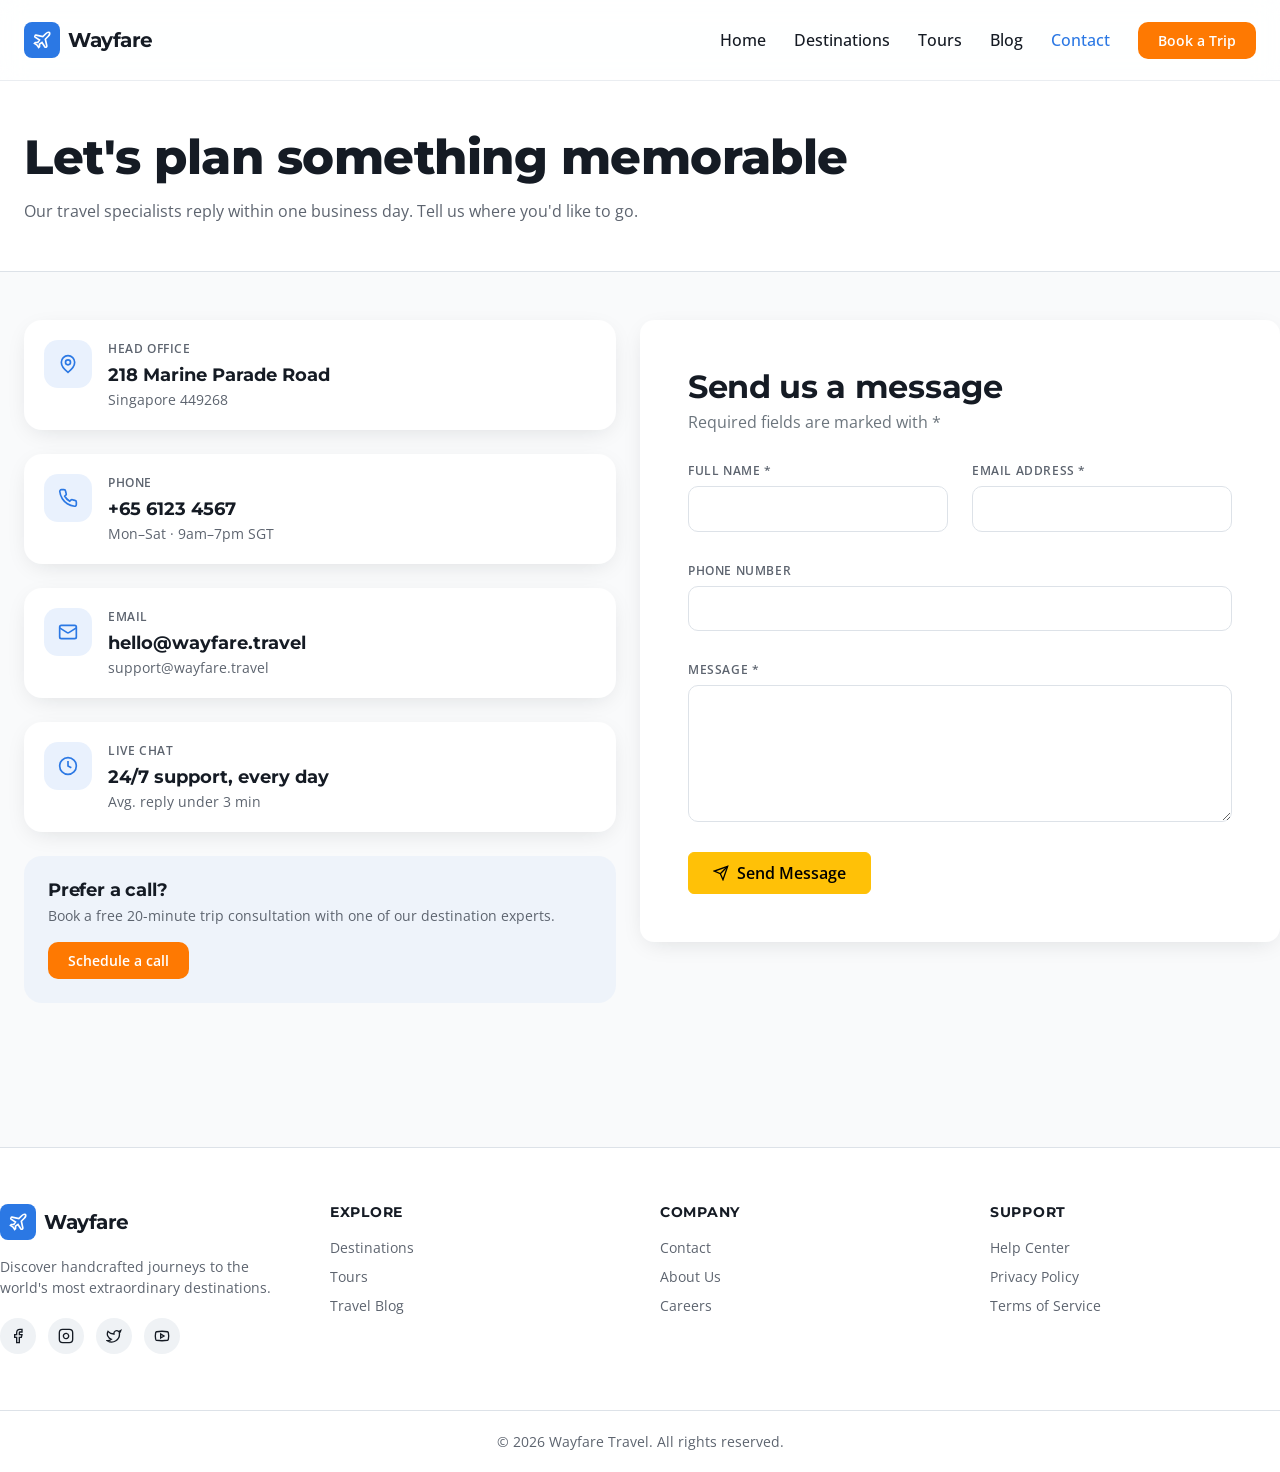
==== contact.html @ fe243395 "Initial commit" ====
<!DOCTYPE html>
<html lang="en">
<head>
  <meta charset="UTF-8">
  <meta name="viewport" content="width=device-width, initial-scale=1.0">
  <title>Contact — Wayfare</title>
  <meta name="description" content="Get in touch with the Wayfare team. We answer every email within one business day.">
  <link
    href="https://cdn.jsdelivr.net/npm/bootstrap@5.3.3/dist/css/bootstrap.min.css"
    rel="stylesheet"
    integrity="sha384-QWTKZyjpPEjISv5WaRU9OFeRpok6YctnYmDr5pNlyT2bRjXh0JMhjY6hW+ALEwIH"
    crossorigin="anonymous"
  >
  <link rel="stylesheet" href="css/styles.css">
</head>
<body class="site" data-page="contact">
  <header class="navbar">
    <div class="container navbar__inner">
      <a href="index.html" class="navbar__brand">
        <span class="navbar__logo">
          <svg class="icon" viewBox="0 0 24 24" fill="none" stroke="currentColor" stroke-width="2"><path d="M17.8 19.2 16 11l3.5-3.5C21 6 21.5 4 21 3c-1-.5-3 0-4.5 1.5L13 8 4.8 6.2c-.5-.1-.9.1-1.1.5l-.3.5c-.2.5-.1 1 .3 1.3L9 12l-2 3H4l-1 1 3 2 2 3 1-1v-3l3-2 3.5 5.3c.3.4.8.5 1.3.3l.5-.2c.4-.3.6-.7.5-1.2z"/></svg>
        </span>
        <span class="navbar__name">Wayfare</span>
      </a>
      <nav class="navbar__nav">
        <a href="index.html" class="btn-ghost-nav" data-nav-link="home">Home</a>
        <a href="destinations.html" class="btn-ghost-nav" data-nav-link="destinations">Destinations</a>
        <a href="tours.html" class="btn-ghost-nav" data-nav-link="tours">Tours</a>
        <a href="blog.html" class="btn-ghost-nav" data-nav-link="blog">Blog</a>
        <a href="contact.html" class="btn-ghost-nav" data-nav-link="contact">Contact</a>
        <a href="contact.html" class="btn-cta btn-cta--sm" style="margin-left:0.75rem">Book a Trip</a>
      </nav>
      <button class="navbar__toggle" data-nav-toggle aria-label="Toggle menu" aria-expanded="false">
        <svg class="icon" data-icon-menu viewBox="0 0 24 24" fill="none" stroke="currentColor" stroke-width="2"><path d="M4 12h16"/><path d="M4 18h16"/><path d="M4 6h16"/></svg>
        <svg class="icon hidden" data-icon-close viewBox="0 0 24 24" fill="none" stroke="currentColor" stroke-width="2"><path d="M18 6 6 18"/><path d="m6 6 12 12"/></svg>
      </button>
    </div>
    <div class="navbar__mobile" data-nav-mobile>
      <div class="navbar__mobile-inner">
        <nav class="navbar__mobile-nav">
          <a href="index.html" class="btn-ghost-nav" data-nav-link="home">Home</a>
          <a href="destinations.html" class="btn-ghost-nav" data-nav-link="destinations">Destinations</a>
          <a href="tours.html" class="btn-ghost-nav" data-nav-link="tours">Tours</a>
          <a href="blog.html" class="btn-ghost-nav" data-nav-link="blog">Blog</a>
          <a href="contact.html" class="btn-ghost-nav" data-nav-link="contact">Contact</a>
          <a href="contact.html" class="btn-cta btn-cta--sm" style="margin-top:0.5rem">Book a Trip</a>
        </nav>
      </div>
    </div>
  </header>

  <main class="main">
    <section class="page-header">
      <div class="container">
        <h1>Let's plan something memorable</h1>
        <p>Our travel specialists reply within one business day. Tell us where you'd like to go.</p>
      </div>
    </section>

    <section class="container py-5">
      <div class="row g-4 g-lg-5 align-items-start">
        <div class="col-12 col-lg-6 d-grid gap-4">
          <div class="info-card">
          <div class="info-card__icon">
            <svg class="icon" viewBox="0 0 24 24" fill="none" stroke="currentColor" stroke-width="2"><path d="M20 10c0 6-8 12-8 12s-8-6-8-12a8 8 0 0 1 16 0Z"/><circle cx="12" cy="10" r="3"/></svg>
          </div>
          <div>
            <div class="info-card__label">Head Office</div>
            <div class="info-card__primary">218 Marine Parade Road</div>
            <div class="info-card__secondary">Singapore 449268</div>
          </div>
        </div>
        <div class="info-card">
          <div class="info-card__icon">
            <svg class="icon" viewBox="0 0 24 24" fill="none" stroke="currentColor" stroke-width="2"><path d="M22 16.92v3a2 2 0 0 1-2.18 2 19.79 19.79 0 0 1-8.63-3.07 19.5 19.5 0 0 1-6-6 19.79 19.79 0 0 1-3.07-8.67A2 2 0 0 1 4.11 2h3a2 2 0 0 1 2 1.72 12.84 12.84 0 0 0 .7 2.81 2 2 0 0 1-.45 2.11L8.09 9.91a16 16 0 0 0 6 6l1.27-1.27a2 2 0 0 1 2.11-.45 12.84 12.84 0 0 0 2.81.7A2 2 0 0 1 22 16.92z"/></svg>
          </div>
          <div>
            <div class="info-card__label">Phone</div>
            <div class="info-card__primary">+65 6123 4567</div>
            <div class="info-card__secondary">Mon–Sat · 9am–7pm SGT</div>
          </div>
        </div>
        <div class="info-card">
          <div class="info-card__icon">
            <svg class="icon" viewBox="0 0 24 24" fill="none" stroke="currentColor" stroke-width="2"><rect width="20" height="16" x="2" y="4" rx="2"/><path d="m22 7-8.97 5.7a1.94 1.94 0 0 1-2.06 0L2 7"/></svg>
          </div>
          <div>
            <div class="info-card__label">Email</div>
            <div class="info-card__primary">hello@wayfare.travel</div>
            <div class="info-card__secondary">support@wayfare.travel</div>
          </div>
        </div>
        <div class="info-card">
          <div class="info-card__icon">
            <svg class="icon" viewBox="0 0 24 24" fill="none" stroke="currentColor" stroke-width="2"><circle cx="12" cy="12" r="10"/><polyline points="12 6 12 12 16 14"/></svg>
          </div>
          <div>
            <div class="info-card__label">Live chat</div>
            <div class="info-card__primary">24/7 support, every day</div>
            <div class="info-card__secondary">Avg. reply under 3 min</div>
          </div>
        </div>
          <div class="cta-box">
          <h3>Prefer a call?</h3>
          <p>Book a free 20-minute trip consultation with one of our destination experts.</p>
          <button type="button" class="btn-cta btn-cta--sm">Schedule a call</button>
        </div>
        </div>

        <form id="contact-form" class="card-surface col-12 col-lg-6 p-4 p-sm-5" novalidate>
          <h2 class="mb-1">Send us a message</h2>
          <p class="text-secondary mb-0">Required fields are marked with *</p>

          <div id="form-success" class="form-success alert alert-success mt-4 mb-0" role="alert">
            <svg viewBox="0 0 24 24" fill="none" stroke="currentColor" stroke-width="2"><path d="M22 11.08V12a10 10 0 1 1-5.93-9.14"/><path d="m9 11 3 3L22 4"/></svg>
            <span>Thanks! Your message has been sent. We'll be in touch within 24 hours.</span>
          </div>

          <div class="row g-4 mt-1">
            <div class="col-12 col-md-6">
              <label for="contact-name" class="field-label form-label">Full Name *</label>
              <input id="contact-name" type="text" name="name" class="field form-control" autocomplete="name">
              <span class="field-error invalid-feedback d-block" data-error="name"></span>
            </div>
            <div class="col-12 col-md-6">
              <label for="contact-email" class="field-label form-label">Email Address *</label>
              <input id="contact-email" type="email" name="email" class="field form-control" autocomplete="email">
              <span class="field-error invalid-feedback d-block" data-error="email"></span>
            </div>
            <div class="col-12">
              <label for="contact-phone" class="field-label form-label">Phone Number</label>
              <input id="contact-phone" type="tel" name="phone" class="field form-control" autocomplete="tel">
              <span class="field-error invalid-feedback d-block" data-error="phone"></span>
            </div>
            <div class="col-12">
              <label for="contact-message" class="field-label form-label">Message *</label>
              <textarea id="contact-message" name="message" rows="5" class="field form-control"></textarea>
              <span class="field-error invalid-feedback d-block" data-error="message"></span>
            </div>
          </div>

          <button type="submit" class="btn btn-warning px-4 py-2 mt-4 d-inline-flex align-items-center gap-2 fw-semibold">
            <svg class="icon--sm" viewBox="0 0 24 24" fill="none" stroke="currentColor" stroke-width="2"><path d="m22 2-7 20-4-9-9-4Z"/><path d="M22 2 11 13"/></svg>
            Send Message
          </button>
        </form>
      </div>
    </section>
  </main>

  <footer class="footer">
    <div class="container footer__grid">
      <div>
        <a href="index.html" class="navbar__brand">
          <span class="navbar__logo">
            <svg class="icon" viewBox="0 0 24 24" fill="none" stroke="currentColor" stroke-width="2"><path d="M17.8 19.2 16 11l3.5-3.5C21 6 21.5 4 21 3c-1-.5-3 0-4.5 1.5L13 8 4.8 6.2c-.5-.1-.9.1-1.1.5l-.3.5c-.2.5-.1 1 .3 1.3L9 12l-2 3H4l-1 1 3 2 2 3 1-1v-3l3-2 3.5 5.3c.3.4.8.5 1.3.3l.5-.2c.4-.3.6-.7.5-1.2z"/></svg>
          </span>
          <span class="navbar__name">Wayfare</span>
        </a>
        <p class="footer__desc">Discover handcrafted journeys to the world's most extraordinary destinations.</p>
        <div class="footer__social">
          <a href="#" aria-label="Facebook"><svg class="icon--sm" viewBox="0 0 24 24" fill="none" stroke="currentColor" stroke-width="2"><path d="M18 2h-3a5 5 0 0 0-5 5v3H7v4h3v8h4v-8h3l1-4h-4V7a1 1 0 0 1 1-1h3z"/></svg></a>
          <a href="#" aria-label="Instagram"><svg class="icon--sm" viewBox="0 0 24 24" fill="none" stroke="currentColor" stroke-width="2"><rect width="20" height="20" x="2" y="2" rx="5" ry="5"/><path d="M16 11.37A4 4 0 1 1 12.63 8 4 4 0 0 1 16 11.37z"/><line x1="17.5" x2="17.51" y1="6.5" y2="6.5"/></svg></a>
          <a href="#" aria-label="Twitter"><svg class="icon--sm" viewBox="0 0 24 24" fill="none" stroke="currentColor" stroke-width="2"><path d="M22 4s-.7 2.1-2 3.4c1.6 10-9.4 17.3-18 11.6 2.2.1 4.4-.6 6-2C3 15.5.5 9.6 3 5c2.2 2.6 5.6 4.1 9 4-.9-4.2 4-6.6 7-3.8 1.1 0 3-1.2 3-1.2z"/></svg></a>
          <a href="#" aria-label="Youtube"><svg class="icon--sm" viewBox="0 0 24 24" fill="none" stroke="currentColor" stroke-width="2"><path d="M2.5 17a24.12 24.12 0 0 1 0-10 2 2 0 0 1 1.4-1.4 49.56 49.56 0 0 1 16.2 0A2 2 0 0 1 21.5 7a24.12 24.12 0 0 1 0 10 2 2 0 0 1-1.4 1.4 49.55 49.55 0 0 1-16.2 0A2 2 0 0 1 2.5 17"/><path d="m10 15 5-3-5-3z"/></svg></a>
        </div>
      </div>
      <div>
        <h4 class="footer__col-title">Explore</h4>
        <ul class="footer__links">
          <li><a href="destinations.html">Destinations</a></li>
          <li><a href="tours.html">Tours</a></li>
          <li><a href="blog.html">Travel Blog</a></li>
        </ul>
      </div>
      <div>
        <h4 class="footer__col-title">Company</h4>
        <ul class="footer__links">
          <li><a href="contact.html">Contact</a></li>
          <li><a href="index.html">About Us</a></li>
          <li><a href="index.html">Careers</a></li>
        </ul>
      </div>
      <div>
        <h4 class="footer__col-title">Support</h4>
        <ul class="footer__links">
          <li><a href="contact.html">Help Center</a></li>
          <li><a href="index.html">Privacy Policy</a></li>
          <li><a href="index.html">Terms of Service</a></li>
        </ul>
      </div>
    </div>
    <div class="footer__bottom">
      <div class="container">© <span id="footer-year"></span> Wayfare Travel. All rights reserved.</div>
    </div>
  </footer>

  <script src="js/main.js"></script>
  <script src="js/contact.js"></script>
  <script
    src="https://cdn.jsdelivr.net/npm/bootstrap@5.3.3/dist/js/bootstrap.bundle.min.js"
    integrity="sha384-YvpcrYf0tY3lHB60NNkmXc5s9fDVZLESaAA55NDzOxhy9GkcIdslK1eN7N6jIeHz"
    crossorigin="anonymous"
  ></script>
</body>
</html>
---- css/styles.css ----
@import url('https://fonts.googleapis.com/css2?family=Montserrat:wght@600;700;800&family=Open+Sans:wght@400;500;600&display=swap');

:root {
  --radius: 0.625rem;
  --radius-md: calc(var(--radius) - 2px);
  --radius-xl: calc(var(--radius) + 4px);
  --radius-2xl: calc(var(--radius) + 8px);

  --background: oklch(0.985 0.002 247);
  --foreground: oklch(0.22 0.02 260);
  --card: oklch(1 0 0);
  --primary: oklch(0.585 0.18 258);
  --primary-foreground: oklch(1 0 0);
  --muted: oklch(0.96 0.005 247);
  --muted-foreground: oklch(0.5 0.02 260);
  --accent: oklch(0.72 0.19 50);
  --accent-foreground: oklch(1 0 0);
  --destructive: oklch(0.6 0.22 25);
  --border: oklch(0.91 0.01 255);
  --star: oklch(0.82 0.17 85);
  --shadow-card: 0 6px 24px -8px oklch(0.22 0.02 260 / 0.15);
  --shadow-elevated: 0 12px 40px -10px oklch(0.22 0.02 260 / 0.25);

  --font-sans: 'Open Sans', system-ui, sans-serif;
  --font-display: 'Montserrat', system-ui, sans-serif;
}

*, *::before, *::after { box-sizing: border-box; }

html { scroll-behavior: smooth; }

body {
  margin: 0;
  background: var(--background);
  color: var(--foreground);
  font-family: var(--font-sans);
  -webkit-font-smoothing: antialiased;
}

h1, h2, h3, h4, h5, h6 {
  font-family: var(--font-display);
  font-weight: 700;
  letter-spacing: -0.01em;
}

a { color: inherit; text-decoration: none; }

img { display: block; max-width: 100%; }

.site { display: flex; min-height: 100vh; flex-direction: column; }
.main { flex: 1; }

.container {
  width: 100%;
  max-width: 80rem;
  margin: 0 auto;
  padding-left: 1rem;
  padding-right: 1rem;
}

@media (min-width: 640px) {
  .container { padding-left: 1.5rem; padding-right: 1.5rem; }
}

/* Buttons & forms */
.btn-cta {
  background: var(--accent);
  color: var(--accent-foreground);
  font-weight: 600;
  padding: 0.75rem 1.5rem;
  border: none;
  border-radius: var(--radius);
  cursor: pointer;
  transition: transform 0.15s ease, box-shadow 0.15s ease, background-color 0.15s ease;
  display: inline-flex;
  align-items: center;
  justify-content: center;
  gap: 0.5rem;
  font-family: inherit;
  font-size: inherit;
}

.btn-cta:hover {
  background: oklch(0.66 0.19 50);
  box-shadow: 0 8px 24px -8px oklch(0.72 0.19 50 / 0.55);
  transform: translateY(-1px);
}

.btn-cta:focus-visible {
  outline: 3px solid oklch(0.72 0.19 50 / 0.4);
  outline-offset: 2px;
}

.btn-cta--sm { padding: 0.5rem 1.25rem; font-size: 0.875rem; }
.btn-cta--full { width: 100%; }

.btn-ghost-nav {
  color: var(--foreground);
  font-weight: 500;
  padding: 0.5rem 0.75rem;
  border-radius: var(--radius-md);
  transition: color 0.15s ease, background-color 0.15s ease;
}

.btn-ghost-nav:hover,
.btn-ghost-nav.active { color: var(--primary); }

.field {
  width: 100%;
  background: var(--card);
  border: 1.5px solid var(--border);
  border-radius: var(--radius);
  padding: 0.65rem 0.85rem;
  font-size: 0.95rem;
  font-family: inherit;
  transition: border-color 0.15s ease, box-shadow 0.15s ease;
}

.field:focus {
  outline: none;
  border-color: var(--primary);
  box-shadow: 0 0 0 3px oklch(0.585 0.18 258 / 0.18);
}

.field.error {
  border-color: var(--destructive);
  box-shadow: 0 0 0 3px oklch(0.6 0.22 25 / 0.15);
}

.field-label {
  display: block;
  margin-bottom: 0.375rem;
  font-size: 0.75rem;
  font-weight: 600;
  text-transform: uppercase;
  letter-spacing: 0.05em;
  color: var(--muted-foreground);
}

.field-error {
  display: block;
  margin-top: 0.375rem;
  font-size: 0.75rem;
  font-weight: 500;
  color: var(--destructive);
}

.card-surface {
  background: var(--card);
  border-radius: var(--radius-xl);
  box-shadow: var(--shadow-card);
  overflow: hidden;
}

.img-zoom { overflow: hidden; }
.img-zoom img {
  width: 100%;
  height: 100%;
  object-fit: cover;
  transition: transform 0.6s ease;
}
.img-zoom:hover img { transform: scale(1.08); }

/* Navbar */
.navbar {
  position: sticky;
  top: 0;
  z-index: 50;
  width: 100%;
  border-bottom: 1px solid oklch(0.91 0.01 255 / 0.6);
  background: oklch(1 0 0 / 0.85);
  backdrop-filter: blur(12px);
}

.navbar__inner {
  display: flex;
  height: 4rem;
  align-items: center;
  justify-content: space-between;
}

.navbar__brand {
  display: flex;
  align-items: center;
  gap: 0.5rem;
}

.navbar__logo {
  display: grid;
  place-items: center;
  width: 2.25rem;
  height: 2.25rem;
  border-radius: 0.5rem;
  background: var(--primary);
  color: var(--primary-foreground);
}

.navbar__name {
  font-family: var(--font-display);
  font-size: 1.25rem;
  font-weight: 700;
  letter-spacing: -0.025em;
}

.navbar__nav {
  display: none;
  align-items: center;
  gap: 0.25rem;
}

@media (min-width: 768px) {
  .navbar__nav { display: flex; }
}

.navbar__toggle {
  display: grid;
  place-items: center;
  width: 2.5rem;
  height: 2.5rem;
  border: none;
  border-radius: var(--radius-md);
  background: transparent;
  color: var(--foreground);
  cursor: pointer;
  transition: background-color 0.15s ease;
}

.navbar__toggle:hover { background: var(--muted); }

@media (min-width: 768px) {
  .navbar__toggle { display: none; }
}

.navbar__mobile {
  display: grid;
  overflow: hidden;
  transition: grid-template-rows 0.3s ease-out;
  grid-template-rows: 0fr;
}

.navbar__mobile.open { grid-template-rows: 1fr; }

@media (min-width: 768px) {
  .navbar__mobile { display: none; }
}

.navbar__mobile-inner { min-height: 0; }

.navbar__mobile-nav {
  display: flex;
  flex-direction: column;
  gap: 0.25rem;
  border-top: 1px solid var(--border);
  background: var(--card);
  padding: 0.75rem 1rem;
}

.icon { width: 1.25rem; height: 1.25rem; flex-shrink: 0; }
.icon--sm { width: 1rem; height: 1rem; }
.icon--xs { width: 0.875rem; height: 0.875rem; }

/* Footer */
.footer {
  margin-top: 6rem;
  border-top: 1px solid var(--border);
  background: var(--card);
}

.footer__grid {
  display: grid;
  gap: 2.5rem;
  padding: 3.5rem 0;
}

@media (min-width: 768px) {
  .footer__grid { grid-template-columns: repeat(4, 1fr); }
}

.footer__desc {
  margin-top: 1rem;
  max-width: 20rem;
  font-size: 0.875rem;
  color: var(--muted-foreground);
}

.footer__social {
  display: flex;
  gap: 0.75rem;
  margin-top: 1.25rem;
}

.footer__social a {
  display: grid;
  place-items: center;
  width: 2.25rem;
  height: 2.25rem;
  border-radius: 9999px;
  background: var(--muted);
  color: var(--foreground);
  transition: background-color 0.15s ease, color 0.15s ease;
}

.footer__social a:hover {
  background: var(--primary);
  color: var(--primary-foreground);
}

.footer__col-title {
  margin: 0 0 1rem;
  font-family: var(--font-display);
  font-size: 0.875rem;
  font-weight: 700;
  text-transform: uppercase;
  letter-spacing: 0.05em;
}

.footer__links {
  list-style: none;
  margin: 0;
  padding: 0;
  font-size: 0.875rem;
  color: var(--muted-foreground);
}

.footer__links li + li { margin-top: 0.5rem; }

.footer__links a { transition: color 0.15s ease; }
.footer__links a:hover { color: var(--primary); }

.footer__bottom {
  border-top: 1px solid var(--border);
  padding: 1.25rem 0;
  text-align: center;
  font-size: 0.875rem;
  color: var(--muted-foreground);
}

/* Stars */
.stars {
  display: flex;
  align-items: center;
  gap: 0.125rem;
}

.stars__icon {
  width: 1rem;
  height: 1rem;
}

.stars__rating {
  margin-left: 0.25rem;
  font-size: 0.75rem;
  font-weight: 600;
  color: var(--muted-foreground);
}

/* Page header */
.page-header {
  border-bottom: 1px solid var(--border);
  background: var(--card);
  padding: 3rem 0;
}

.page-header h1 {
  margin: 0;
  font-size: 2.25rem;
  font-weight: 800;
}

@media (min-width: 640px) {
  .page-header h1 { font-size: 3rem; }
}

.page-header p {
  margin: 0.75rem 0 0;
  max-width: 42rem;
  color: var(--muted-foreground);
}

/* Hero (home) */
.hero {
  position: relative;
  isolation: isolate;
}

.hero__bg {
  position: absolute;
  inset: 0;
  z-index: -1;
}

.hero__bg img {
  width: 100%;
  height: 100%;
  object-fit: cover;
}

.hero__overlay {
  position: absolute;
  inset: 0;
  background: linear-gradient(to bottom, oklch(0 0 0 / 0.55), oklch(0 0 0 / 0.35), oklch(0 0 0 / 0.65));
}

.hero__content {
  padding: 7rem 0 7rem;
  color: white;
}

@media (min-width: 640px) {
  .hero__content { padding-top: 9rem; }
}

@media (min-width: 768px) {
  .hero__content { padding-bottom: 10rem; }
}

.hero__badge {
  display: inline-block;
  padding: 0.25rem 0.75rem;
  border-radius: 9999px;
  background: oklch(1 0 0 / 0.15);
  font-size: 0.75rem;
  font-weight: 600;
  text-transform: uppercase;
  letter-spacing: 0.05em;
  backdrop-filter: blur(4px);
}

.hero h1 {
  margin: 1rem 0 0;
  max-width: 42rem;
  font-size: 2.25rem;
  font-weight: 800;
  line-height: 1.15;
}

@media (min-width: 640px) {
  .hero h1 { font-size: 3rem; }
}

@media (min-width: 768px) {
  .hero h1 { font-size: 3.75rem; }
}

.hero__desc {
  margin: 1rem 0 0;
  max-width: 36rem;
  font-size: 1rem;
  color: oklch(1 0 0 / 0.85);
}

@media (min-width: 640px) {
  .hero__desc { font-size: 1.125rem; }
}

.search-card {
  margin-top: 2.5rem;
  padding: 1rem;
  border-radius: var(--radius-2xl);
  background: oklch(1 0 0 / 0.95);
  box-shadow: 0 25px 50px -12px oklch(0 0 0 / 0.25);
  backdrop-filter: blur(4px);
}

@media (min-width: 640px) {
  .search-card { padding: 1.5rem; }
}

.search-card__grid {
  display: grid;
  gap: 1rem;
}

@media (min-width: 768px) {
  .search-card__grid {
    grid-template-columns: 1.3fr 1fr 1fr auto;
    align-items: end;
  }
}

.search-card .btn-cta {
  height: 46px;
  width: 100%;
}

@media (min-width: 768px) {
  .search-card .btn-cta { width: auto; }
}

/* Section */
.section { padding: 5rem 0; }
.section--card { background: var(--card); }

.section__header {
  display: flex;
  flex-wrap: wrap;
  align-items: flex-end;
  justify-content: space-between;
  gap: 1rem;
  margin-bottom: 2.5rem;
}

.section__eyebrow {
  margin: 0;
  font-size: 0.875rem;
  font-weight: 600;
  text-transform: uppercase;
  letter-spacing: 0.05em;
  color: var(--primary);
}

.section__title {
  margin: 0.5rem 0 0;
  font-size: 1.875rem;
  font-weight: 700;
}

@media (min-width: 640px) {
  .section__title { font-size: 2.25rem; }
}

.section__link {
  display: inline-flex;
  align-items: center;
  gap: 0.5rem;
  font-weight: 600;
  color: var(--primary);
}

.section__link svg { transition: transform 0.15s ease; }
.section__link:hover svg { transform: translateX(4px); }

.section__center {
  max-width: 42rem;
  margin: 0 auto 3rem;
  text-align: center;
}

/* Destination cards (home) */
.dest-grid {
  display: grid;
  gap: 1.5rem;
}

@media (min-width: 640px) {
  .dest-grid { grid-template-columns: repeat(2, 1fr); }
}

@media (min-width: 1024px) {
  .dest-grid { grid-template-columns: repeat(4, 1fr); }
}

.dest-card {
  display: flex;
  flex-direction: column;
}

.dest-card__img {
  position: relative;
  aspect-ratio: 4 / 3;
}

.dest-card__price {
  position: absolute;
  top: 0.75rem;
  right: 0.75rem;
  padding: 0.25rem 0.75rem;
  border-radius: 9999px;
  background: var(--accent);
  color: var(--accent-foreground);
  font-size: 0.75rem;
  font-weight: 700;
  box-shadow: var(--shadow-card);
}

.dest-card__body {
  display: flex;
  flex: 1;
  flex-direction: column;
  padding: 1.25rem;
}

.dest-card__location {
  display: flex;
  align-items: center;
  gap: 0.25rem;
  font-size: 0.75rem;
  font-weight: 500;
  text-transform: uppercase;
  letter-spacing: 0.05em;
  color: var(--muted-foreground);
}

.dest-card__name {
  margin: 0.25rem 0 0;
  font-size: 1.125rem;
  font-weight: 700;
}

.dest-card__link {
  display: inline-flex;
  align-items: center;
  gap: 0.25rem;
  margin-top: 1rem;
  font-size: 0.875rem;
  font-weight: 600;
  color: var(--primary);
}

.dest-card__link:hover { text-decoration: underline; }

/* Why us */
.features-grid {
  display: grid;
  gap: 2.5rem;
}

@media (min-width: 768px) {
  .features-grid { grid-template-columns: repeat(3, 1fr); }
}

.feature {
  text-align: center;
}

.feature__icon {
  display: grid;
  place-items: center;
  width: 4rem;
  height: 4rem;
  margin: 0 auto;
  border-radius: var(--radius-2xl);
  background: oklch(0.585 0.18 258 / 0.1);
  color: var(--primary);
}

.feature h3 {
  margin: 1.25rem 0 0;
  font-size: 1.25rem;
}

.feature p {
  margin: 0.5rem 0 0;
  color: var(--muted-foreground);
}

/* Destinations page */
.dest-page {
  display: grid;
  gap: 2rem;
  padding: 3rem 0;
}

@media (min-width: 1024px) {
  .dest-page { grid-template-columns: 260px 1fr; }
}

.filter-toggle {
  display: inline-flex;
  align-items: center;
  gap: 0.5rem;
  width: fit-content;
  padding: 0.5rem 1rem;
  border: 1px solid var(--border);
  border-radius: var(--radius-md);
  background: var(--card);
  font-size: 0.875rem;
  font-weight: 600;
  cursor: pointer;
  font-family: inherit;
}

@media (min-width: 1024px) {
  .filter-toggle { display: none; }
}

.filters {
  display: none;
}

.filters.open { display: block; }

@media (min-width: 1024px) {
  .filters { display: block; }
}

.filters__panel {
  position: sticky;
  top: 5rem;
  padding: 1.5rem;
  border-radius: var(--radius-2xl);
  background: var(--card);
  box-shadow: var(--shadow-card);
}

.filters__group + .filters__group { margin-top: 2rem; }

.filters__title {
  margin: 0 0 0.75rem;
  font-family: var(--font-display);
  font-size: 0.875rem;
  font-weight: 700;
  text-transform: uppercase;
  letter-spacing: 0.05em;
}

.filters__option {
  display: flex;
  align-items: center;
  gap: 0.75rem;
  padding: 0.25rem 0;
  font-size: 0.875rem;
  cursor: pointer;
}

.filters__option input {
  width: 1rem;
  height: 1rem;
  cursor: pointer;
  accent-color: oklch(0.585 0.18 258);
}

.filters__clear {
  margin-top: 1rem;
  border: none;
  background: none;
  padding: 0;
  font-size: 0.875rem;
  font-weight: 600;
  color: var(--primary);
  cursor: pointer;
  font-family: inherit;
}

.filters__clear:hover { text-decoration: underline; }

.dest-count {
  margin: 0 0 1.25rem;
  font-size: 0.875rem;
  color: var(--muted-foreground);
}

.dest-list {
  display: grid;
  gap: 1.5rem;
}

@media (min-width: 640px) {
  .dest-list { grid-template-columns: repeat(2, 1fr); }
}

@media (min-width: 1280px) {
  .dest-list { grid-template-columns: repeat(3, 1fr); }
}

.dest-tile {
  position: relative;
  height: 18rem;
  overflow: hidden;
}

.dest-tile > img {
  position: absolute;
  inset: 0;
  width: 100%;
  height: 100%;
  object-fit: cover;
}

.dest-tile__overlay {
  position: absolute;
  inset: 0;
  background: linear-gradient(to top, oklch(0 0 0 / 0.85), oklch(0 0 0 / 0.3), transparent);
}

.dest-tile__content {
  position: absolute;
  inset: 0;
  display: flex;
  flex-direction: column;
  justify-content: flex-end;
  padding: 1.25rem;
  color: white;
}

.dest-tile__meta {
  display: flex;
  align-items: center;
  gap: 0.25rem;
  font-size: 0.75rem;
  font-weight: 500;
  text-transform: uppercase;
  letter-spacing: 0.05em;
  opacity: 0.9;
}

.dest-tile h3 {
  margin: 0.25rem 0 0;
  font-size: 1.5rem;
  font-weight: 700;
}

.dest-tile__desc {
  max-height: 0;
  overflow: hidden;
  margin: 0;
  font-size: 0.875rem;
  color: oklch(1 0 0 / 0.85);
  opacity: 0;
  transition: max-height 0.3s ease, opacity 0.3s ease, margin 0.3s ease;
}

.dest-tile:hover .dest-tile__desc {
  max-height: 5rem;
  margin-top: 0.5rem;
  opacity: 1;
}

.dest-tile__footer {
  display: flex;
  align-items: center;
  justify-content: space-between;
  margin-top: 0.75rem;
}

.dest-tile__tag {
  padding: 0.25rem 0.625rem;
  border-radius: 9999px;
  background: oklch(1 0 0 / 0.15);
  font-size: 0.75rem;
  font-weight: 600;
  backdrop-filter: blur(4px);
}

.dest-tile__price {
  padding: 0.25rem 0.75rem;
  border-radius: 9999px;
  background: var(--accent);
  font-size: 0.75rem;
  font-weight: 700;
}

.empty-state {
  padding: 3rem;
  border: 1px dashed var(--border);
  border-radius: var(--radius-2xl);
  background: var(--card);
  text-align: center;
  color: var(--muted-foreground);
}

/* Tours page */
.tour-gallery {
  display: grid;
  gap: 0.75rem;
  padding-top: 2.5rem;
}

@media (min-width: 768px) {
  .tour-gallery { grid-template-columns: 2fr 1fr; }
}

.tour-gallery__main {
  border-radius: var(--radius-2xl);
  overflow: hidden;
}

.tour-gallery__main img { aspect-ratio: 16 / 10; width: 100%; object-fit: cover; }

.tour-gallery__side {
  display: grid;
  grid-template-columns: repeat(3, 1fr);
  gap: 0.75rem;
}

@media (min-width: 768px) {
  .tour-gallery__side { grid-template-columns: 1fr; }
}

.tour-gallery__side .img-zoom {
  border-radius: var(--radius-2xl);
  overflow: hidden;
}

.tour-gallery__side img {
  aspect-ratio: 16 / 10;
  width: 100%;
  object-fit: cover;
}

@media (min-width: 768px) {
  .tour-gallery__side img { aspect-ratio: auto; height: 100%; }
}

.tour-layout {
  display: grid;
  gap: 2.5rem;
  margin-top: 2.5rem;
}

@media (min-width: 1024px) {
  .tour-layout { grid-template-columns: 1fr 360px; }
}

.badge {
  display: inline-flex;
  align-items: center;
  gap: 0.375rem;
  padding: 0.25rem 0.75rem;
  border-radius: 9999px;
  background: oklch(0.585 0.18 258 / 0.1);
  font-size: 0.75rem;
  font-weight: 600;
  color: var(--primary);
}

.badges { display: flex; flex-wrap: wrap; gap: 0.5rem; }

.tour-title {
  margin: 1rem 0 0;
  font-size: 2.25rem;
  font-weight: 800;
  line-height: 1.15;
}

@media (min-width: 640px) {
  .tour-title { font-size: 3rem; }
}

.tour-meta {
  display: flex;
  align-items: center;
  gap: 1rem;
  margin-top: 0.75rem;
}

.tour-meta span { font-size: 0.875rem; color: var(--muted-foreground); }

.tour-intro {
  margin: 1.25rem 0 0;
  max-width: 42rem;
  font-size: 1.125rem;
  color: var(--muted-foreground);
}

.itinerary { margin-top: 3rem; }

.itinerary h2 {
  margin: 0;
  font-size: 1.5rem;
}

.itinerary__list {
  position: relative;
  margin-top: 1.5rem;
  padding-left: 1.5rem;
  border-left: 2px solid var(--border);
}

.itinerary__item {
  position: relative;
  padding-bottom: 1.25rem;
}

.itinerary__day {
  position: absolute;
  left: -33px;
  top: 0.5rem;
  display: grid;
  place-items: center;
  width: 1.75rem;
  height: 1.75rem;
  border-radius: 9999px;
  background: var(--primary);
  color: var(--primary-foreground);
  font-size: 0.75rem;
  font-weight: 700;
  box-shadow: 0 0 0 4px var(--background);
}

.itinerary__toggle {
  display: flex;
  width: 100%;
  align-items: center;
  justify-content: space-between;
  padding: 1rem 1.25rem;
  border: none;
  border-radius: var(--radius-xl);
  background: var(--card);
  text-align: left;
  cursor: pointer;
  box-shadow: var(--shadow-card);
  transition: box-shadow 0.15s ease;
  font-family: inherit;
}

.itinerary__toggle:hover { box-shadow: var(--shadow-elevated); }

.itinerary__label {
  font-size: 0.75rem;
  font-weight: 600;
  text-transform: uppercase;
  letter-spacing: 0.05em;
  color: var(--primary);
}

.itinerary__name {
  margin-top: 0.25rem;
  font-family: var(--font-display);
  font-size: 1.125rem;
  font-weight: 700;
  color: var(--foreground);
}

.itinerary__chevron {
  width: 1.25rem;
  height: 1.25rem;
  color: var(--muted-foreground);
  transition: transform 0.3s ease;
  flex-shrink: 0;
}

.itinerary__item.open .itinerary__chevron { transform: rotate(180deg); }

.itinerary__body {
  display: grid;
  overflow: hidden;
  grid-template-rows: 0fr;
  transition: grid-template-rows 0.3s ease;
}

.itinerary__item.open .itinerary__body { grid-template-rows: 1fr; }

.itinerary__body-inner { min-height: 0; }

.itinerary__body p {
  margin: 0;
  padding: 0.75rem 1.25rem 0.25rem;
  color: var(--muted-foreground);
}

.includes { margin-top: 3rem; }

.includes h2 { margin: 0; font-size: 1.5rem; }

.includes__list {
  display: grid;
  gap: 0.75rem;
  margin-top: 1rem;
  list-style: none;
  padding: 0;
}

@media (min-width: 640px) {
  .includes__list { grid-template-columns: repeat(2, 1fr); }
}

.includes__list li {
  display: flex;
  align-items: flex-start;
  gap: 0.75rem;
  padding: 0.75rem;
  border-radius: 0.5rem;
  background: var(--card);
  box-shadow: var(--shadow-card);
  font-size: 0.875rem;
}

.includes__list li svg {
  margin-top: 0.125rem;
  width: 1.25rem;
  height: 1.25rem;
  flex-shrink: 0;
  color: var(--primary);
}

.booking-card {
  position: sticky;
  top: 6rem;
  padding: 1.5rem;
  border-radius: var(--radius-2xl);
  background: var(--card);
  box-shadow: var(--shadow-elevated);
}

.booking-card__price-row {
  display: flex;
  align-items: baseline;
  justify-content: space-between;
}

.booking-card__from {
  font-size: 0.75rem;
  font-weight: 600;
  text-transform: uppercase;
  letter-spacing: 0.05em;
  color: var(--muted-foreground);
}

.booking-card__amount {
  font-family: var(--font-display);
  font-size: 1.875rem;
  font-weight: 800;
  color: var(--primary);
}

.booking-card__per {
  font-size: 0.75rem;
  color: var(--muted-foreground);
}

.booking-card__discount {
  padding: 0.25rem 0.75rem;
  border-radius: 9999px;
  background: oklch(0.72 0.19 50 / 0.1);
  font-size: 0.75rem;
  font-weight: 700;
  color: var(--accent);
}

.booking-card__fields {
  display: flex;
  flex-direction: column;
  gap: 0.75rem;
  margin-top: 1.25rem;
}

.booking-card__summary {
  margin: 1.25rem 0;
  padding: 1rem 0;
  border-top: 1px solid var(--border);
  border-bottom: 1px solid var(--border);
  font-size: 0.875rem;
}

.summary-row {
  display: flex;
  justify-content: space-between;
  align-items: center;
}

.summary-row + .summary-row { margin-top: 0.5rem; }

.summary-row--muted { color: var(--muted-foreground); }

.summary-row--bold {
  font-family: var(--font-display);
  font-size: 1rem;
  font-weight: 700;
}

.booking-card__note {
  display: flex;
  align-items: center;
  justify-content: center;
  gap: 0.375rem;
  margin-top: 0.75rem;
  font-size: 0.75rem;
  color: var(--muted-foreground);
}

/* Blog */
.blog-hero {
  position: relative;
  isolation: isolate;
  color: white;
}

.blog-hero__bg {
  position: absolute;
  inset: 0;
  z-index: -1;
}

.blog-hero__bg img {
  width: 100%;
  height: 100%;
  object-fit: cover;
}

.blog-hero__overlay {
  position: absolute;
  inset: 0;
  background: linear-gradient(to bottom, oklch(0 0 0 / 0.4), oklch(0 0 0 / 0.75));
}

.blog-hero__content { padding: 6rem 0; }

@media (min-width: 768px) {
  .blog-hero__content { padding: 8rem 0; }
}

.blog-hero__badge {
  display: inline-block;
  padding: 0.25rem 0.75rem;
  border-radius: 9999px;
  background: var(--accent);
  font-size: 0.75rem;
  font-weight: 700;
  text-transform: uppercase;
  letter-spacing: 0.05em;
}

.blog-hero h1 {
  margin: 1rem 0 0;
  max-width: 48rem;
  font-size: 2.25rem;
  font-weight: 800;
}

@media (min-width: 640px) {
  .blog-hero h1 { font-size: 3rem; }
}

@media (min-width: 768px) {
  .blog-hero h1 { font-size: 3.75rem; }
}

.blog-hero__desc {
  margin: 1rem 0 0;
  max-width: 42rem;
  font-size: 1.125rem;
  color: oklch(1 0 0 / 0.85);
}

.blog-hero__meta {
  display: flex;
  align-items: center;
  gap: 1rem;
  margin-top: 1.5rem;
  font-size: 0.875rem;
  color: oklch(1 0 0 / 0.8);
}

.blog-hero__meta span {
  display: inline-flex;
  align-items: center;
  gap: 0.375rem;
}

.blog-layout {
  display: grid;
  gap: 2.5rem;
  padding: 4rem 0;
}

@media (min-width: 1024px) {
  .blog-layout { grid-template-columns: 1fr 320px; }
}

.blog-feed h2 {
  margin: 0 0 1.5rem;
  font-size: 1.5rem;
}

.blog-posts { display: flex; flex-direction: column; gap: 1.5rem; }

.blog-post {
  display: grid;
  gap: 0;
}

@media (min-width: 640px) {
  .blog-post { grid-template-columns: 260px 1fr; }
}

.blog-post__img img {
  width: 100%;
  height: 12rem;
  object-fit: cover;
}

@media (min-width: 640px) {
  .blog-post__img img { height: 100%; }
}

.blog-post__body {
  display: flex;
  flex-direction: column;
  padding: 1.25rem;
}

@media (min-width: 640px) {
  .blog-post__body { padding: 1.5rem; }
}

.blog-post__meta {
  display: flex;
  align-items: center;
  gap: 0.75rem;
  font-size: 0.75rem;
  color: var(--muted-foreground);
}

.blog-post__tag {
  padding: 0.25rem 0.625rem;
  border-radius: 9999px;
  background: oklch(0.585 0.18 258 / 0.1);
  font-weight: 600;
  color: var(--primary);
}

.blog-post h3 {
  margin: 0.5rem 0 0;
  font-size: 1.25rem;
  line-height: 1.35;
}

.blog-post p {
  margin: 0.5rem 0 0;
  color: var(--muted-foreground);
}

.blog-post__link {
  display: inline-flex;
  align-items: center;
  gap: 0.25rem;
  margin-top: auto;
  padding-top: 1rem;
  font-size: 0.875rem;
  font-weight: 600;
  color: var(--primary);
}

.blog-post__link:hover { text-decoration: underline; }

.blog-sidebar { position: sticky; top: 6rem; }

.blog-sidebar__box {
  padding: 1.5rem;
  border-radius: var(--radius-2xl);
  background: var(--card);
  box-shadow: var(--shadow-card);
}

.blog-sidebar__box + .blog-sidebar__box { margin-top: 1.5rem; }

.blog-sidebar h3 {
  margin: 0;
  font-family: var(--font-display);
  font-size: 0.875rem;
  font-weight: 700;
  text-transform: uppercase;
  letter-spacing: 0.05em;
}

.blog-sidebar__cats {
  list-style: none;
  margin: 1rem 0 0;
  padding: 0;
  font-size: 0.875rem;
}

.blog-sidebar__cats li + li { margin-top: 0.5rem; }

.blog-sidebar__cats a {
  display: flex;
  justify-content: space-between;
  padding: 0.375rem 0.5rem;
  border-radius: var(--radius-md);
  transition: background-color 0.15s ease, color 0.15s ease;
}

.blog-sidebar__cats a:hover {
  background: var(--muted);
  color: var(--primary);
}

.blog-sidebar__cats .count {
  font-size: 0.75rem;
  color: var(--muted-foreground);
}

.blog-tags {
  display: flex;
  flex-wrap: wrap;
  gap: 0.5rem;
  margin-top: 1rem;
}

.blog-tags a {
  padding: 0.375rem 0.75rem;
  border-radius: 9999px;
  background: var(--muted);
  font-size: 0.75rem;
  font-weight: 500;
  transition: background-color 0.15s ease, color 0.15s ease;
}

.blog-tags a:hover {
  background: var(--primary);
  color: var(--primary-foreground);
}

.newsletter {
  background: var(--primary);
  color: var(--primary-foreground);
  box-shadow: var(--shadow-elevated);
}

.newsletter h3 {
  font-size: 1.125rem;
  text-transform: none;
  letter-spacing: normal;
}

.newsletter p {
  margin: 0.25rem 0 0;
  font-size: 0.875rem;
  color: oklch(1 0 0 / 0.8);
}

.newsletter .field { margin-top: 1rem; color: var(--foreground); }

.newsletter .btn-cta { margin-top: 0.75rem; width: 100%; font-size: 0.875rem; }

/* Contact */
.info-card {
  display: flex;
  align-items: flex-start;
  gap: 1rem;
  padding: 1.25rem;
  border-radius: var(--radius-2xl);
  background: var(--card);
  box-shadow: var(--shadow-card);
}

.info-card__icon {
  display: grid;
  place-items: center;
  width: 3rem;
  height: 3rem;
  flex-shrink: 0;
  border-radius: var(--radius-xl);
  background: oklch(0.585 0.18 258 / 0.1);
  color: var(--primary);
}

.info-card__label {
  font-size: 0.75rem;
  font-weight: 600;
  text-transform: uppercase;
  letter-spacing: 0.05em;
  color: var(--muted-foreground);
}

.info-card__primary {
  margin-top: 0.25rem;
  font-family: var(--font-display);
  font-size: 1.125rem;
  font-weight: 700;
}

.info-card__secondary {
  font-size: 0.875rem;
  color: var(--muted-foreground);
}

.cta-box {
  padding: 1.5rem;
  border-radius: var(--radius-2xl);
  background: oklch(0.585 0.18 258 / 0.05);
}

.cta-box h3 {
  margin: 0;
  font-size: 1.125rem;
}

.cta-box p {
  margin: 0.25rem 0 0;
  font-size: 0.875rem;
  color: var(--muted-foreground);
}

.cta-box .btn-cta { margin-top: 1rem; }

.contact-form h2 {
  margin: 0;
  font-size: 1.5rem;
}

.contact-form > p {
  margin: 0.25rem 0 0;
  font-size: 0.875rem;
  color: var(--muted-foreground);
}

.form-success {
  display: none;
  align-items: flex-start;
  gap: 0.75rem;
  margin-top: 1.25rem;
  padding: 1rem;
  border: 1px solid oklch(0.585 0.18 258 / 0.3);
  border-radius: 0.5rem;
  background: oklch(0.585 0.18 258 / 0.05);
  font-size: 0.875rem;
}

.form-success.show { display: flex; }

.form-success svg {
  margin-top: 0.125rem;
  width: 1.25rem;
  height: 1.25rem;
  flex-shrink: 0;
  color: var(--primary);
}

.contact-form textarea.field { resize: vertical; }

.hidden { display: none !important; }
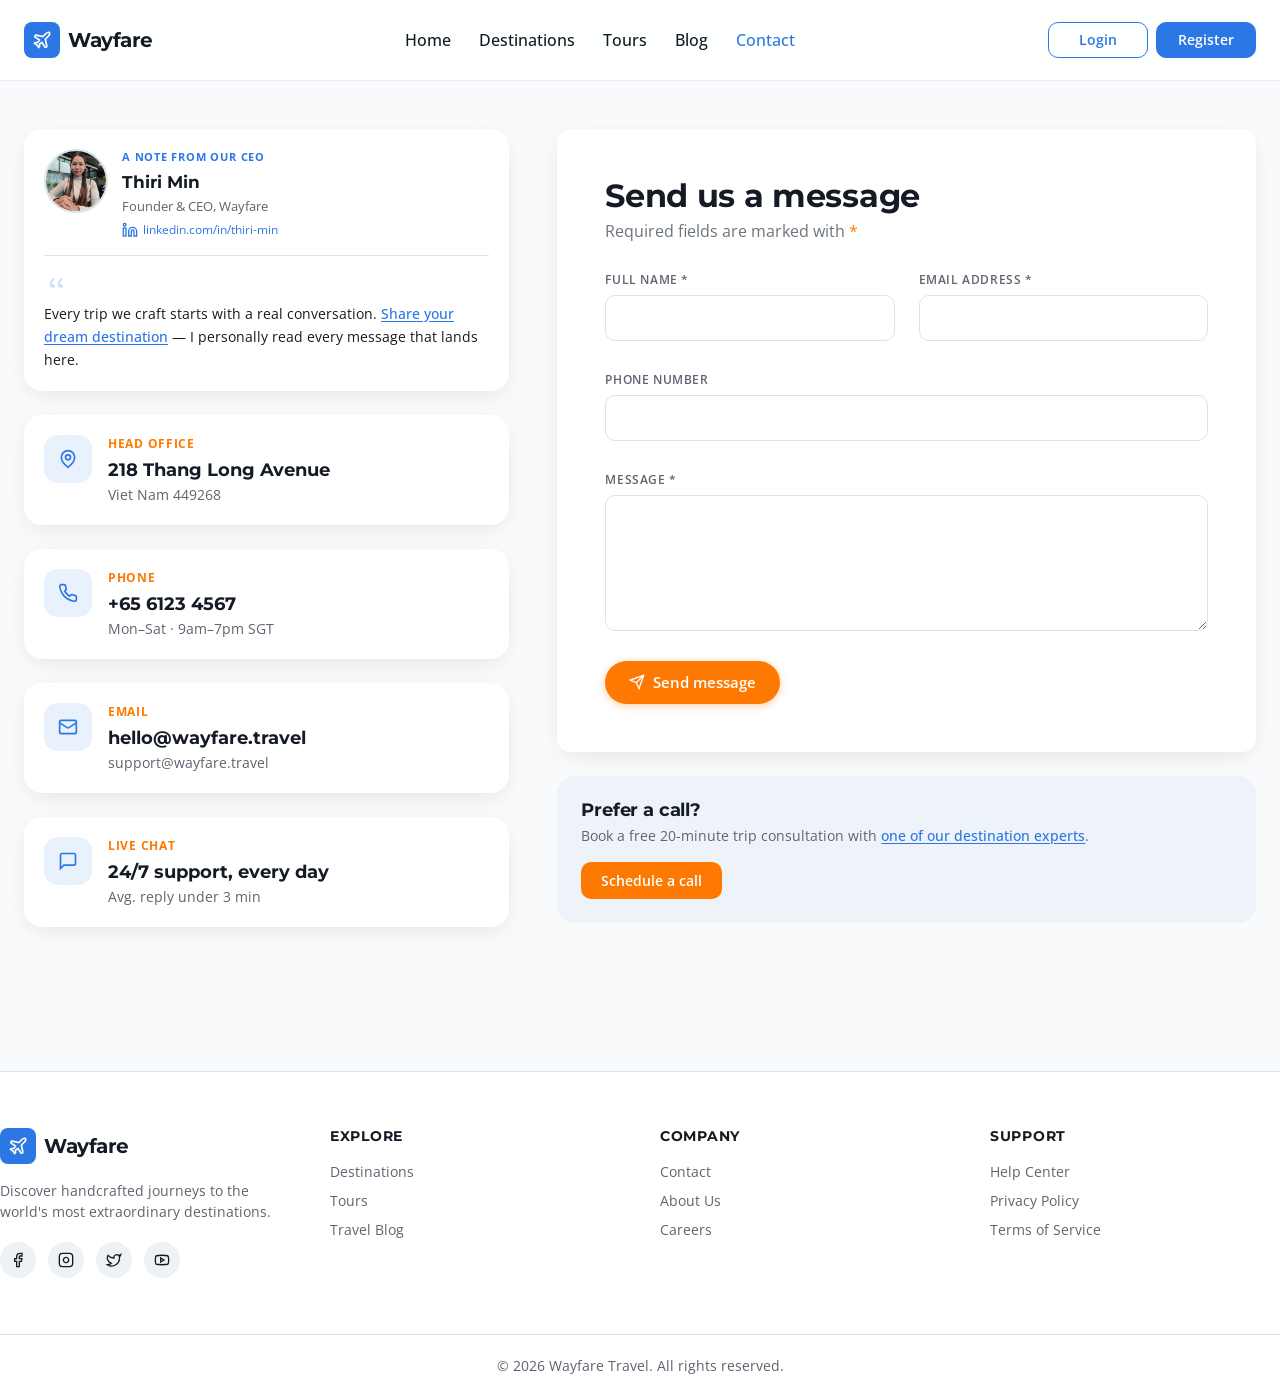
==== commit 6091b81b: "fix: more detail" ====
--- a/contact.html
+++ b/contact.html
@@ -28,8 +28,11 @@
         <a href="tours.html" class="btn-ghost-nav" data-nav-link="tours">Tours</a>
         <a href="blog.html" class="btn-ghost-nav" data-nav-link="blog">Blog</a>
         <a href="contact.html" class="btn-ghost-nav" data-nav-link="contact">Contact</a>
-        <a href="contact.html" class="btn-cta btn-cta--sm" style="margin-left:0.75rem">Book a Trip</a>
       </nav>
+      <div class="navbar__actions">
+        <a href="login.html" class="btn-nav-auth btn-nav-auth--login" data-nav-link="login">Login</a>
+        <a href="register.html" class="btn-nav-auth btn-nav-auth--register" data-nav-link="register">Register</a>
+      </div>
       <button class="navbar__toggle" data-nav-toggle aria-label="Toggle menu" aria-expanded="false">
         <svg class="icon" data-icon-menu viewBox="0 0 24 24" fill="none" stroke="currentColor" stroke-width="2"><path d="M4 12h16"/><path d="M4 18h16"/><path d="M4 6h16"/></svg>
         <svg class="icon hidden" data-icon-close viewBox="0 0 24 24" fill="none" stroke="currentColor" stroke-width="2"><path d="M18 6 6 18"/><path d="m6 6 12 12"/></svg>
@@ -43,107 +46,128 @@
           <a href="tours.html" class="btn-ghost-nav" data-nav-link="tours">Tours</a>
           <a href="blog.html" class="btn-ghost-nav" data-nav-link="blog">Blog</a>
           <a href="contact.html" class="btn-ghost-nav" data-nav-link="contact">Contact</a>
-          <a href="contact.html" class="btn-cta btn-cta--sm" style="margin-top:0.5rem">Book a Trip</a>
+          <div class="navbar__mobile-actions">
+            <a href="login.html" class="btn-nav-auth btn-nav-auth--login" data-nav-link="login">Login</a>
+            <a href="register.html" class="btn-nav-auth btn-nav-auth--register" data-nav-link="register">Register</a>
+          </div>
         </nav>
       </div>
     </div>
   </header>
 
   <main class="main">
-    <section class="page-header">
-      <div class="container">
-        <h1>Let's plan something memorable</h1>
-        <p>Our travel specialists reply within one business day. Tell us where you'd like to go.</p>
-      </div>
-    </section>
-
     <section class="container py-5">
       <div class="row g-4 g-lg-5 align-items-start">
-        <div class="col-12 col-lg-6 d-grid gap-4">
-          <div class="info-card">
-          <div class="info-card__icon">
-            <svg class="icon" viewBox="0 0 24 24" fill="none" stroke="currentColor" stroke-width="2"><path d="M20 10c0 6-8 12-8 12s-8-6-8-12a8 8 0 0 1 16 0Z"/><circle cx="12" cy="10" r="3"/></svg>
-          </div>
-          <div>
-            <div class="info-card__label">Head Office</div>
-            <div class="info-card__primary">218 Marine Parade Road</div>
-            <div class="info-card__secondary">Singapore 449268</div>
+        <div class="col-12 col-lg-5 d-grid gap-4">
+
+          <!-- CEO Note Card -->
+          <div class="ceo-card">
+            <div class="ceo-card__header">
+              <img src="assets/thiri.jpg" alt="Thiri Min" class="ceo-card__photo">
+              <div class="ceo-card__meta">
+                <div class="ceo-card__note-label">A note from our CEO</div>
+                <div class="ceo-card__name">Thiri Min</div>
+                <div class="ceo-card__title">Founder &amp; CEO, Wayfare</div>
+                <a href="https://www.linkedin.com/in/thiri-min" class="ceo-card__linkedin" target="_blank" rel="noopener">
+                  <svg class="icon--sm" viewBox="0 0 24 24" fill="none" stroke="currentColor" stroke-width="2"><path d="M16 8a6 6 0 0 1 6 6v7h-4v-7a2 2 0 0 0-2-2 2 2 0 0 0-2 2v7h-4v-7a6 6 0 0 1 6-6z"/><rect width="4" height="12" x="2" y="9"/><circle cx="4" cy="4" r="2"/></svg>
+                  linkedin.com/in/thiri-min
+                </a>
+              </div>
+            </div>
+            <div class="ceo-card__body">
+              <svg class="ceo-card__quote" viewBox="0 0 24 24" fill="currentColor"><path d="M11.192 15.757c0-.88-.23-1.618-.69-2.217-.326-.412-.768-.683-1.327-.812-.55-.128-1.07-.137-1.54-.028-.16-.95.1-1.95.76-3 .66-1.06 1.5-1.78 2.5-2.16l-1.0-1.44c-1.18.5-2.17 1.34-2.96 2.53-.8 1.18-1.2 2.43-1.2 3.75 0 1.06.27 1.9.8 2.54.54.63 1.24.95 2.1.95.87 0 1.57-.27 2.1-.8.54-.54.81-1.22.81-2.06zm8 0c0-.88-.23-1.618-.69-2.217-.326-.412-.768-.683-1.327-.812-.55-.128-1.07-.137-1.54-.028-.16-.95.1-1.95.76-3 .66-1.06 1.5-1.78 2.5-2.16l-1-1.44c-1.18.5-2.17 1.34-2.96 2.53-.8 1.18-1.2 2.43-1.2 3.75 0 1.06.27 1.9.8 2.54.54.63 1.24.95 2.1.95.87 0 1.57-.27 2.1-.8.54-.54.81-1.22.81-2.06z"/></svg>
+              <p>Every trip we craft starts with a real conversation. <a href="#contact-form" class="ceo-card__link">Share your dream destination</a> — I personally read every message that lands here.</p>
+            </div>
+          </div>
+
+          <!-- Info Cards -->
+          <div class="info-card">
+            <div class="info-card__icon">
+              <svg class="icon" viewBox="0 0 24 24" fill="none" stroke="currentColor" stroke-width="2"><path d="M20 10c0 6-8 12-8 12s-8-6-8-12a8 8 0 0 1 16 0Z"/><circle cx="12" cy="10" r="3"/></svg>
+            </div>
+            <div>
+              <div class="info-card__label">Head Office</div>
+              <div class="info-card__primary">218 Thang Long Avenue</div>
+              <div class="info-card__secondary">Viet Nam 449268</div>
+            </div>
+          </div>
+          <div class="info-card">
+            <div class="info-card__icon">
+              <svg class="icon" viewBox="0 0 24 24" fill="none" stroke="currentColor" stroke-width="2"><path d="M22 16.92v3a2 2 0 0 1-2.18 2 19.79 19.79 0 0 1-8.63-3.07 19.5 19.5 0 0 1-6-6 19.79 19.79 0 0 1-3.07-8.67A2 2 0 0 1 4.11 2h3a2 2 0 0 1 2 1.72 12.84 12.84 0 0 0 .7 2.81 2 2 0 0 1-.45 2.11L8.09 9.91a16 16 0 0 0 6 6l1.27-1.27a2 2 0 0 1 2.11-.45 12.84 12.84 0 0 0 2.81.7A2 2 0 0 1 22 16.92z"/></svg>
+            </div>
+            <div>
+              <div class="info-card__label">Phone</div>
+              <div class="info-card__primary">+65 6123 4567</div>
+              <div class="info-card__secondary">Mon–Sat · 9am–7pm SGT</div>
+            </div>
+          </div>
+          <div class="info-card">
+            <div class="info-card__icon">
+              <svg class="icon" viewBox="0 0 24 24" fill="none" stroke="currentColor" stroke-width="2"><rect width="20" height="16" x="2" y="4" rx="2"/><path d="m22 7-8.97 5.7a1.94 1.94 0 0 1-2.06 0L2 7"/></svg>
+            </div>
+            <div>
+              <div class="info-card__label">Email</div>
+              <div class="info-card__primary">hello@wayfare.travel</div>
+              <div class="info-card__secondary">support@wayfare.travel</div>
+            </div>
+          </div>
+          <div class="info-card">
+            <div class="info-card__icon">
+              <svg class="icon" viewBox="0 0 24 24" fill="none" stroke="currentColor" stroke-width="2"><path d="M21 15a2 2 0 0 1-2 2H7l-4 4V5a2 2 0 0 1 2-2h14a2 2 0 0 1 2 2z"/></svg>
+            </div>
+            <div>
+              <div class="info-card__label">Live Chat</div>
+              <div class="info-card__primary">24/7 support, every day</div>
+              <div class="info-card__secondary">Avg. reply under 3 min</div>
+            </div>
           </div>
         </div>
-        <div class="info-card">
-          <div class="info-card__icon">
-            <svg class="icon" viewBox="0 0 24 24" fill="none" stroke="currentColor" stroke-width="2"><path d="M22 16.92v3a2 2 0 0 1-2.18 2 19.79 19.79 0 0 1-8.63-3.07 19.5 19.5 0 0 1-6-6 19.79 19.79 0 0 1-3.07-8.67A2 2 0 0 1 4.11 2h3a2 2 0 0 1 2 1.72 12.84 12.84 0 0 0 .7 2.81 2 2 0 0 1-.45 2.11L8.09 9.91a16 16 0 0 0 6 6l1.27-1.27a2 2 0 0 1 2.11-.45 12.84 12.84 0 0 0 2.81.7A2 2 0 0 1 22 16.92z"/></svg>
-          </div>
-          <div>
-            <div class="info-card__label">Phone</div>
-            <div class="info-card__primary">+65 6123 4567</div>
-            <div class="info-card__secondary">Mon–Sat · 9am–7pm SGT</div>
+
+        <div class="col-12 col-lg-7 d-grid gap-4">
+          <form id="contact-form" class="card-surface p-4 p-sm-5" novalidate>
+            <h2 class="mb-1">Send us a message</h2>
+            <p class="text-secondary mb-0">Required fields are marked with <span style="color:var(--accent)">*</span></p>
+
+            <div id="form-success" class="form-success alert alert-success mt-4 mb-0" role="alert">
+              <svg viewBox="0 0 24 24" fill="none" stroke="currentColor" stroke-width="2"><path d="M22 11.08V12a10 10 0 1 1-5.93-9.14"/><path d="m9 11 3 3L22 4"/></svg>
+              <span>Thanks! Your message has been sent. We'll be in touch within 24 hours.</span>
+            </div>
+
+            <div class="row g-4 mt-1">
+              <div class="col-12 col-md-6">
+                <label for="contact-name" class="field-label form-label">FULL NAME *</label>
+                <input id="contact-name" type="text" name="name" class="field form-control" autocomplete="name">
+                <span class="field-error invalid-feedback d-block" data-error="name"></span>
+              </div>
+              <div class="col-12 col-md-6">
+                <label for="contact-email" class="field-label form-label">EMAIL ADDRESS *</label>
+                <input id="contact-email" type="email" name="email" class="field form-control" autocomplete="email">
+                <span class="field-error invalid-feedback d-block" data-error="email"></span>
+              </div>
+              <div class="col-12">
+                <label for="contact-phone" class="field-label form-label">PHONE NUMBER</label>
+                <input id="contact-phone" type="tel" name="phone" class="field form-control" autocomplete="tel">
+                <span class="field-error invalid-feedback d-block" data-error="phone"></span>
+              </div>
+              <div class="col-12">
+                <label for="contact-message" class="field-label form-label">MESSAGE *</label>
+                <textarea id="contact-message" name="message" rows="5" class="field form-control"></textarea>
+                <span class="field-error invalid-feedback d-block" data-error="message"></span>
+              </div>
+            </div>
+
+            <button type="submit" id="btn-send-message" class="btn-send-msg mt-4">
+              <svg class="icon--sm" viewBox="0 0 24 24" fill="none" stroke="currentColor" stroke-width="2"><path d="m22 2-7 20-4-9-9-4Z"/><path d="M22 2 11 13"/></svg>
+              Send message
+            </button>
+          </form>
+
+          <div class="cta-box">
+            <h3>Prefer a call?</h3>
+            <p>Book a free 20-minute trip consultation with <a href="#" class="cta-box__link">one of our destination experts</a>.</p>
+            <button type="button" class="btn-cta btn-cta--sm" id="btn-schedule-call">Schedule a call</button>
           </div>
         </div>
-        <div class="info-card">
-          <div class="info-card__icon">
-            <svg class="icon" viewBox="0 0 24 24" fill="none" stroke="currentColor" stroke-width="2"><rect width="20" height="16" x="2" y="4" rx="2"/><path d="m22 7-8.97 5.7a1.94 1.94 0 0 1-2.06 0L2 7"/></svg>
-          </div>
-          <div>
-            <div class="info-card__label">Email</div>
-            <div class="info-card__primary">hello@wayfare.travel</div>
-            <div class="info-card__secondary">support@wayfare.travel</div>
-          </div>
-        </div>
-        <div class="info-card">
-          <div class="info-card__icon">
-            <svg class="icon" viewBox="0 0 24 24" fill="none" stroke="currentColor" stroke-width="2"><circle cx="12" cy="12" r="10"/><polyline points="12 6 12 12 16 14"/></svg>
-          </div>
-          <div>
-            <div class="info-card__label">Live chat</div>
-            <div class="info-card__primary">24/7 support, every day</div>
-            <div class="info-card__secondary">Avg. reply under 3 min</div>
-          </div>
-        </div>
-          <div class="cta-box">
-          <h3>Prefer a call?</h3>
-          <p>Book a free 20-minute trip consultation with one of our destination experts.</p>
-          <button type="button" class="btn-cta btn-cta--sm">Schedule a call</button>
-        </div>
-        </div>
-
-        <form id="contact-form" class="card-surface col-12 col-lg-6 p-4 p-sm-5" novalidate>
-          <h2 class="mb-1">Send us a message</h2>
-          <p class="text-secondary mb-0">Required fields are marked with *</p>
-
-          <div id="form-success" class="form-success alert alert-success mt-4 mb-0" role="alert">
-            <svg viewBox="0 0 24 24" fill="none" stroke="currentColor" stroke-width="2"><path d="M22 11.08V12a10 10 0 1 1-5.93-9.14"/><path d="m9 11 3 3L22 4"/></svg>
-            <span>Thanks! Your message has been sent. We'll be in touch within 24 hours.</span>
-          </div>
-
-          <div class="row g-4 mt-1">
-            <div class="col-12 col-md-6">
-              <label for="contact-name" class="field-label form-label">Full Name *</label>
-              <input id="contact-name" type="text" name="name" class="field form-control" autocomplete="name">
-              <span class="field-error invalid-feedback d-block" data-error="name"></span>
-            </div>
-            <div class="col-12 col-md-6">
-              <label for="contact-email" class="field-label form-label">Email Address *</label>
-              <input id="contact-email" type="email" name="email" class="field form-control" autocomplete="email">
-              <span class="field-error invalid-feedback d-block" data-error="email"></span>
-            </div>
-            <div class="col-12">
-              <label for="contact-phone" class="field-label form-label">Phone Number</label>
-              <input id="contact-phone" type="tel" name="phone" class="field form-control" autocomplete="tel">
-              <span class="field-error invalid-feedback d-block" data-error="phone"></span>
-            </div>
-            <div class="col-12">
-              <label for="contact-message" class="field-label form-label">Message *</label>
-              <textarea id="contact-message" name="message" rows="5" class="field form-control"></textarea>
-              <span class="field-error invalid-feedback d-block" data-error="message"></span>
-            </div>
-          </div>
-
-          <button type="submit" class="btn btn-warning px-4 py-2 mt-4 d-inline-flex align-items-center gap-2 fw-semibold">
-            <svg class="icon--sm" viewBox="0 0 24 24" fill="none" stroke="currentColor" stroke-width="2"><path d="m22 2-7 20-4-9-9-4Z"/><path d="M22 2 11 13"/></svg>
-            Send Message
-          </button>
-        </form>
       </div>
     </section>
   </main>
--- a/css/styles.css
+++ b/css/styles.css
@@ -105,6 +105,84 @@
 .btn-ghost-nav:hover,
 .btn-ghost-nav.active { color: var(--primary); }
 
+.btn-outline-nav {
+  display: inline-flex;
+  align-items: center;
+  justify-content: center;
+  padding: 0.5rem 1.25rem;
+  border: 1.5px solid var(--border);
+  border-radius: var(--radius);
+  background: transparent;
+  color: var(--foreground);
+  font-weight: 600;
+  font-size: 0.875rem;
+  font-family: inherit;
+  transition: border-color 0.15s ease, color 0.15s ease, background-color 0.15s ease;
+}
+
+.btn-outline-nav:hover {
+  border-color: var(--primary);
+  color: var(--primary);
+  background: oklch(0.585 0.18 258 / 0.05);
+}
+
+.btn-outline-nav.active {
+  border-color: var(--primary);
+  color: var(--primary);
+  background: oklch(0.585 0.18 258 / 0.08);
+}
+
+.btn-outline-nav--sm {
+  padding: 0.5rem 1.25rem;
+  font-size: 0.875rem;
+}
+
+.btn-nav-auth {
+  display: inline-flex;
+  align-items: center;
+  justify-content: center;
+  min-width: 6.25rem;
+  padding: 0.5rem 1.25rem;
+  border: 1.5px solid var(--primary);
+  border-radius: var(--radius);
+  font-size: 0.875rem;
+  font-weight: 600;
+  font-family: inherit;
+  line-height: 1.25;
+  transition: background-color 0.15s ease, color 0.15s ease, box-shadow 0.15s ease;
+}
+
+.btn-nav-auth--login {
+  background: transparent;
+  color: var(--primary);
+}
+
+.btn-nav-auth--login:hover {
+  background: oklch(0.585 0.18 258 / 0.08);
+}
+
+.btn-nav-auth--login.active {
+  background: oklch(0.585 0.18 258 / 0.12);
+}
+
+.btn-nav-auth--register {
+  background: var(--primary);
+  color: var(--primary-foreground);
+}
+
+.btn-nav-auth--register:hover {
+  background: oklch(0.52 0.18 258);
+  box-shadow: 0 4px 16px -4px oklch(0.585 0.18 258 / 0.5);
+}
+
+.btn-nav-auth--register.active {
+  box-shadow: 0 0 0 3px oklch(0.585 0.18 258 / 0.35);
+}
+
+.btn-cta.active {
+  box-shadow: 0 0 0 3px oklch(0.72 0.19 50 / 0.35);
+}
+
 .field {
   width: 100%;
   background: var(--card);
@@ -173,16 +251,17 @@
 }
 
 .navbar__inner {
-  display: flex;
+  display: grid;
+  grid-template-columns: 1fr auto 1fr;
   height: 4rem;
   align-items: center;
-  justify-content: space-between;
 }
 
 .navbar__brand {
   display: flex;
   align-items: center;
   gap: 0.5rem;
+  justify-self: start;
 }
 
 .navbar__logo {
@@ -206,10 +285,24 @@
   display: none;
   align-items: center;
   gap: 0.25rem;
+  justify-self: center;
+  grid-column: 2;
 }
 
 @media (min-width: 768px) {
   .navbar__nav { display: flex; }
+}
+
+.navbar__actions {
+  display: none;
+  align-items: center;
+  gap: 0.5rem;
+  justify-self: end;
+  grid-column: 3;
+}
+
+@media (min-width: 768px) {
+  .navbar__actions { display: flex; }
 }
 
 .navbar__toggle {
@@ -223,6 +316,8 @@
   color: var(--foreground);
   cursor: pointer;
   transition: background-color 0.15s ease;
+  justify-self: end;
+  grid-column: 3;
 }
 
 .navbar__toggle:hover { background: var(--muted); }
@@ -253,6 +348,18 @@
   border-top: 1px solid var(--border);
   background: var(--card);
   padding: 0.75rem 1rem;
+}
+
+.navbar__mobile-actions {
+  display: flex;
+  gap: 0.5rem;
+  margin-top: 0.75rem;
+  padding-top: 0.75rem;
+  border-top: 1px solid var(--border);
+}
+
+.navbar__mobile-actions .btn-nav-auth {
+  flex: 1;
 }
 
 .icon { width: 1.25rem; height: 1.25rem; flex-shrink: 0; }
@@ -608,6 +715,351 @@
 }
 
 .dest-card__link:hover { text-decoration: underline; }
+
+.dest-card__link-wrap {
+  display: block;
+  position: relative;
+  aspect-ratio: 4 / 3;
+  color: inherit;
+}
+
+.dest-card__name a {
+  color: inherit;
+}
+
+.dest-card__name a:hover {
+  color: var(--primary);
+}
+
+.dest-tile-link {
+  display: block;
+  color: inherit;
+  border-radius: var(--radius-xl);
+  transition: transform 0.2s ease, box-shadow 0.2s ease;
+}
+
+.dest-tile-link:hover {
+  transform: translateY(-2px);
+  box-shadow: var(--shadow-elevated);
+}
+
+.dest-tile-link:focus-visible {
+  outline: 3px solid oklch(0.585 0.18 258 / 0.4);
+  outline-offset: 3px;
+}
+
+/* Destination detail */
+.dest-detail-hero {
+  position: relative;
+  isolation: isolate;
+  min-height: 22rem;
+  display: flex;
+  align-items: flex-end;
+  overflow: hidden;
+}
+
+@media (min-width: 768px) {
+  .dest-detail-hero { min-height: 28rem; }
+}
+
+.dest-detail-hero__img {
+  position: absolute;
+  inset: 0;
+  width: 100%;
+  height: 100%;
+  object-fit: cover;
+}
+
+.dest-detail-hero__overlay {
+  position: absolute;
+  inset: 0;
+  background: linear-gradient(to top, oklch(0 0 0 / 0.85), oklch(0 0 0 / 0.35), oklch(0 0 0 / 0.15));
+}
+
+.dest-detail-hero__content {
+  position: relative;
+  z-index: 1;
+  padding: 2.5rem 1rem 2.75rem;
+  color: white;
+}
+
+@media (min-width: 640px) {
+  .dest-detail-hero__content { padding-bottom: 3.5rem; }
+}
+
+.dest-detail__back {
+  display: inline-flex;
+  align-items: center;
+  gap: 0.375rem;
+  margin-bottom: 1rem;
+  font-size: 0.875rem;
+  font-weight: 600;
+  color: oklch(1 0 0 / 0.9);
+  transition: opacity 0.15s ease;
+}
+
+.dest-detail__back:hover {
+  opacity: 0.8;
+  color: white;
+}
+
+.dest-detail-hero__tags {
+  display: flex;
+  flex-wrap: wrap;
+  gap: 0.5rem;
+  margin-bottom: 0.75rem;
+}
+
+.dest-detail__tag {
+  padding: 0.25rem 0.75rem;
+  border-radius: 9999px;
+  background: oklch(1 0 0 / 0.15);
+  backdrop-filter: blur(8px);
+  font-size: 0.75rem;
+  font-weight: 600;
+  text-transform: uppercase;
+  letter-spacing: 0.04em;
+}
+
+.dest-detail-hero__content h1 {
+  margin: 0;
+  font-size: 2.25rem;
+  font-weight: 800;
+  max-width: 42rem;
+}
+
+@media (min-width: 640px) {
+  .dest-detail-hero__content h1 { font-size: 3rem; }
+}
+
+.dest-detail-hero__meta {
+  display: flex;
+  flex-wrap: wrap;
+  align-items: center;
+  gap: 1rem;
+  margin-top: 0.75rem;
+}
+
+.dest-detail-hero__location {
+  display: inline-flex;
+  align-items: center;
+  gap: 0.375rem;
+  font-size: 0.9375rem;
+  font-weight: 500;
+  color: oklch(1 0 0 / 0.9);
+}
+
+.dest-detail-hero .stars__rating {
+  color: white;
+}
+
+.dest-detail {
+  display: grid;
+  gap: 2.5rem;
+  padding: 3rem 0 4rem;
+}
+
+@media (min-width: 1024px) {
+  .dest-detail {
+    grid-template-columns: minmax(0, 1fr) 22rem;
+    align-items: start;
+    gap: 3rem;
+  }
+}
+
+.dest-detail__block h2 {
+  margin: 0 0 1rem;
+  font-size: 1.375rem;
+}
+
+.dest-detail__lead {
+  margin: 0;
+  font-size: 1.0625rem;
+  line-height: 1.7;
+  color: var(--muted-foreground);
+}
+
+.dest-detail__stats {
+  display: grid;
+  gap: 1rem;
+  margin: 2rem 0;
+}
+
+@media (min-width: 640px) {
+  .dest-detail__stats { grid-template-columns: repeat(3, 1fr); }
+}
+
+.dest-detail__stat {
+  padding: 1.25rem;
+  border-radius: var(--radius-xl);
+  background: var(--card);
+  box-shadow: var(--shadow-card);
+}
+
+.dest-detail__stat-label {
+  display: block;
+  font-size: 0.75rem;
+  font-weight: 600;
+  text-transform: uppercase;
+  letter-spacing: 0.05em;
+  color: var(--muted-foreground);
+}
+
+.dest-detail__stat-value {
+  display: block;
+  margin-top: 0.375rem;
+  font-family: var(--font-display);
+  font-size: 1rem;
+  font-weight: 700;
+}
+
+.dest-detail__stat-value--price {
+  color: var(--primary);
+}
+
+.dest-detail__highlights {
+  margin: 0;
+  padding: 0;
+  list-style: none;
+  display: grid;
+  gap: 0.75rem;
+}
+
+.dest-detail__highlights li {
+  position: relative;
+  padding-left: 1.75rem;
+  line-height: 1.6;
+}
+
+.dest-detail__highlights li::before {
+  content: "";
+  position: absolute;
+  left: 0;
+  top: 0.45rem;
+  width: 0.625rem;
+  height: 0.625rem;
+  border-radius: 50%;
+  background: var(--accent);
+}
+
+.dest-detail__related {
+  display: grid;
+  gap: 1.25rem;
+}
+
+@media (min-width: 640px) {
+  .dest-detail__related { grid-template-columns: repeat(3, 1fr); }
+}
+
+.dest-detail__related-card {
+  display: block;
+  color: inherit;
+  overflow: hidden;
+  transition: transform 0.2s ease, box-shadow 0.2s ease;
+}
+
+.dest-detail__related-card:hover {
+  transform: translateY(-2px);
+  box-shadow: var(--shadow-elevated);
+}
+
+.dest-detail__related-card img {
+  width: 100%;
+  aspect-ratio: 4 / 3;
+  object-fit: cover;
+}
+
+.dest-detail__related-body {
+  padding: 1rem 1.125rem 1.125rem;
+}
+
+.dest-detail__related-meta {
+  font-size: 0.75rem;
+  font-weight: 600;
+  text-transform: uppercase;
+  letter-spacing: 0.05em;
+  color: var(--muted-foreground);
+}
+
+.dest-detail__related-body h3 {
+  margin: 0.25rem 0 0;
+  font-size: 1rem;
+}
+
+.dest-detail__related-price {
+  display: block;
+  margin-top: 0.375rem;
+  font-size: 0.875rem;
+  font-weight: 600;
+  color: var(--primary);
+}
+
+.dest-detail__sidebar {
+  position: relative;
+}
+
+@media (min-width: 1024px) {
+  .dest-detail__booking {
+    position: sticky;
+    top: 5.5rem;
+  }
+}
+
+.dest-detail__booking {
+  padding: 1.5rem;
+}
+
+@media (min-width: 640px) {
+  .dest-detail__booking { padding: 1.75rem; }
+}
+
+.dest-detail__booking-header h2 {
+  margin: 0;
+  font-size: 1.375rem;
+}
+
+.dest-detail__booking-header p {
+  margin: 0.375rem 0 0;
+  font-size: 0.875rem;
+  color: var(--muted-foreground);
+}
+
+.dest-detail__booking-price {
+  margin: 1.25rem 0 0;
+  font-size: 0.9375rem;
+  color: var(--muted-foreground);
+}
+
+.dest-detail__booking-price strong {
+  font-family: var(--font-display);
+  font-size: 1.5rem;
+  color: var(--foreground);
+}
+
+.dest-detail__booking-price span {
+  font-size: 0.8125rem;
+}
+
+.dest-detail__form {
+  display: grid;
+  gap: 1rem;
+  margin-top: 1.25rem;
+}
+
+.dest-detail__form .form-success {
+  margin-top: 0;
+}
+
+.dest-detail__form textarea.field {
+  resize: vertical;
+}
+
+.dest-detail__booking-note {
+  margin: 1rem 0 0;
+  font-size: 0.75rem;
+  text-align: center;
+  color: var(--muted-foreground);
+}
 
 /* Why us */
 .features-grid {
@@ -1438,10 +1890,10 @@
 
 .info-card__label {
   font-size: 0.75rem;
-  font-weight: 600;
+  font-weight: 700;
   text-transform: uppercase;
-  letter-spacing: 0.05em;
-  color: var(--muted-foreground);
+  letter-spacing: 0.06em;
+  color: var(--accent);
 }
 
 .info-card__primary {
@@ -1474,6 +1926,134 @@
 }
 
 .cta-box .btn-cta { margin-top: 1rem; }
+
+.cta-box__link {
+  color: var(--primary);
+  font-weight: 500;
+  text-decoration: underline;
+  text-underline-offset: 2px;
+}
+
+.cta-box__link:hover { opacity: 0.8; }
+
+/* Send message button */
+.btn-send-msg {
+  display: inline-flex;
+  align-items: center;
+  gap: 0.5rem;
+  padding: 0.625rem 1.5rem;
+  border: none;
+  border-radius: 9999px;
+  background: var(--accent);
+  color: #fff;
+  font-family: inherit;
+  font-size: 0.9375rem;
+  font-weight: 600;
+  cursor: pointer;
+  transition: background-color 0.15s ease, transform 0.15s ease, box-shadow 0.15s ease;
+  box-shadow: 0 2px 8px oklch(0.72 0.19 50 / 0.35);
+}
+
+.btn-send-msg:hover {
+  background: oklch(0.65 0.2 45);
+  transform: translateY(-1px);
+  box-shadow: 0 4px 14px oklch(0.72 0.19 50 / 0.45);
+}
+
+.btn-send-msg svg { width: 1rem; height: 1rem; }
+
+/* CEO Note Card */
+.ceo-card {
+  padding: 1.25rem;
+  border-radius: var(--radius-2xl);
+  background: var(--card);
+  box-shadow: var(--shadow-card);
+}
+
+.ceo-card__header {
+  display: flex;
+  align-items: flex-start;
+  gap: 0.875rem;
+}
+
+.ceo-card__photo {
+  width: 4rem;
+  height: 4rem;
+  border-radius: 50%;
+  object-fit: cover;
+  flex-shrink: 0;
+  border: 2px solid var(--border);
+}
+
+.ceo-card__meta {
+  display: flex;
+  flex-direction: column;
+  gap: 0.1rem;
+}
+
+.ceo-card__note-label {
+  font-size: 0.7rem;
+  font-weight: 700;
+  text-transform: uppercase;
+  letter-spacing: 0.07em;
+  color: var(--primary);
+}
+
+.ceo-card__name {
+  font-family: var(--font-display);
+  font-size: 1.0625rem;
+  font-weight: 700;
+  color: var(--foreground);
+  margin-top: 0.15rem;
+}
+
+.ceo-card__title {
+  font-size: 0.8125rem;
+  color: var(--muted-foreground);
+}
+
+.ceo-card__linkedin {
+  display: inline-flex;
+  align-items: center;
+  gap: 0.3rem;
+  font-size: 0.75rem;
+  color: var(--primary);
+  margin-top: 0.2rem;
+  text-decoration: none;
+  transition: opacity 0.15s ease;
+}
+
+.ceo-card__linkedin:hover { opacity: 0.75; text-decoration: underline; }
+
+.ceo-card__body {
+  margin-top: 1rem;
+  padding-top: 1rem;
+  border-top: 1px solid var(--border);
+}
+
+.ceo-card__quote {
+  width: 1.5rem;
+  height: 1.5rem;
+  color: var(--primary);
+  opacity: 0.25;
+  margin-bottom: 0.35rem;
+}
+
+.ceo-card__body p {
+  margin: 0;
+  font-size: 0.875rem;
+  line-height: 1.65;
+  color: var(--foreground);
+}
+
+.ceo-card__link {
+  color: var(--primary);
+  font-weight: 500;
+  text-decoration: underline;
+  text-underline-offset: 2px;
+}
+
+.ceo-card__link:hover { opacity: 0.8; }
 
 .contact-form h2 {
   margin: 0;
@@ -1511,3 +2091,90 @@
 .contact-form textarea.field { resize: vertical; }
 
 .hidden { display: none !important; }
+
+/* Auth pages */
+.auth-section {
+  display: flex;
+  align-items: center;
+  justify-content: center;
+  padding: 3rem 1rem 4rem;
+  min-height: calc(100vh - 4rem - 12rem);
+}
+
+.auth-card {
+  width: 100%;
+  max-width: 28rem;
+  padding: 2rem;
+}
+
+@media (min-width: 640px) {
+  .auth-card { padding: 2.5rem; }
+}
+
+.auth-card__header {
+  margin-bottom: 1.75rem;
+  text-align: center;
+}
+
+.auth-card__header h1 {
+  margin: 0;
+  font-size: 1.75rem;
+  font-weight: 800;
+}
+
+.auth-card__header p {
+  margin: 0.5rem 0 0;
+  font-size: 0.9375rem;
+  color: var(--muted-foreground);
+}
+
+.auth-form {
+  display: grid;
+  gap: 1.25rem;
+}
+
+.auth-form .form-success {
+  margin-top: 0;
+}
+
+.auth-form__row {
+  display: flex;
+  align-items: center;
+  justify-content: space-between;
+  gap: 1rem;
+  flex-wrap: wrap;
+}
+
+.auth-checkbox {
+  display: flex;
+  align-items: flex-start;
+  gap: 0.5rem;
+  font-size: 0.875rem;
+  color: var(--muted-foreground);
+  cursor: pointer;
+}
+
+.auth-checkbox input {
+  margin-top: 0.2rem;
+  flex-shrink: 0;
+  accent-color: var(--primary);
+}
+
+.auth-link {
+  color: var(--primary);
+  font-weight: 600;
+  font-size: 0.875rem;
+  transition: opacity 0.15s ease;
+}
+
+.auth-link:hover {
+  opacity: 0.8;
+  text-decoration: underline;
+}
+
+.auth-footer {
+  margin: 1.5rem 0 0;
+  text-align: center;
+  font-size: 0.875rem;
+  color: var(--muted-foreground);
+}
